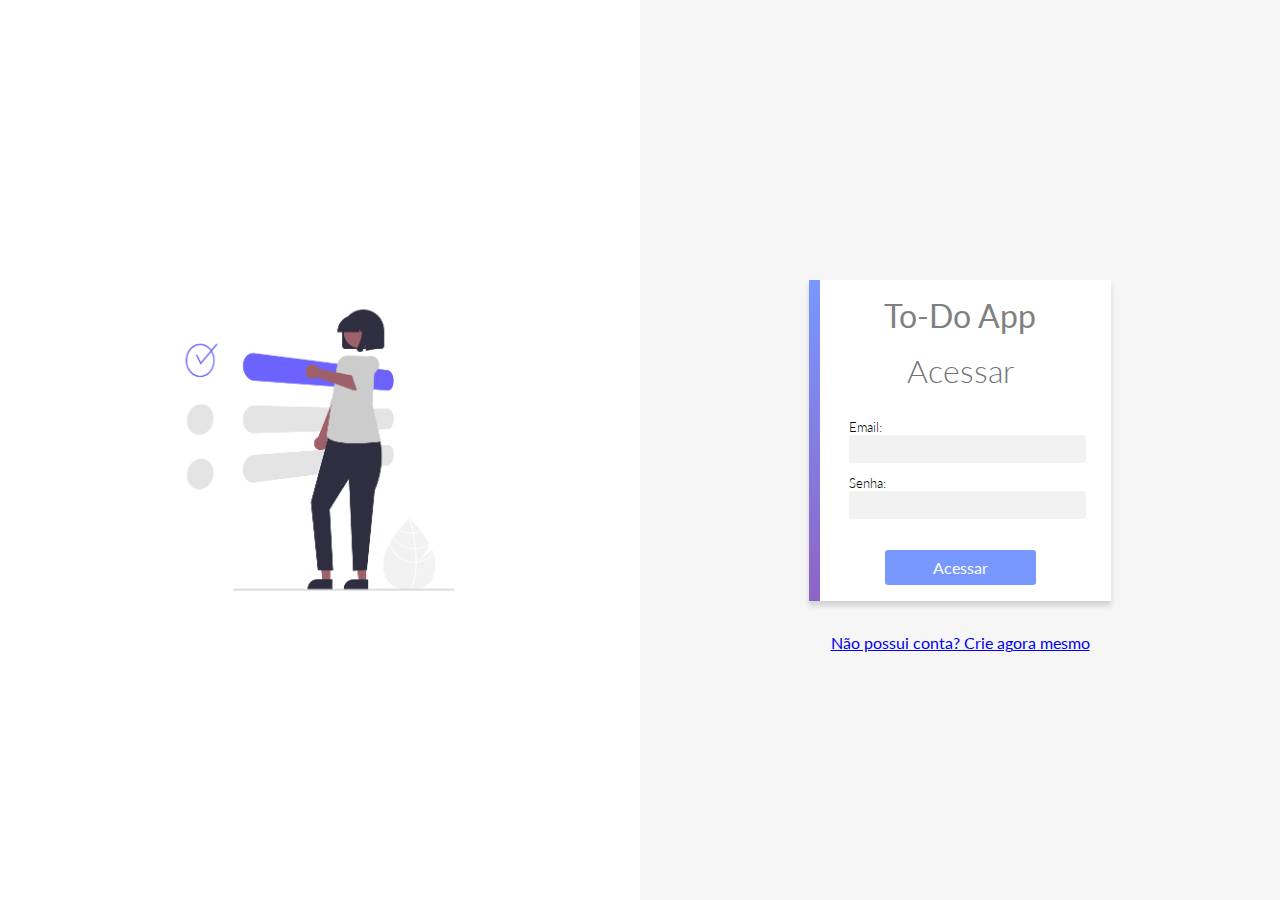
==== index.html @ 984fd3b4 "Pagina de Login Iniciada" ====
<!DOCTYPE html>
<html lang="pt-BR">

<head>
  <meta charset="UTF-8">
  <meta http-equiv="X-UA-Compatible" content="IE=edge">
  <meta name="viewport" content="width=device-width, initial-scale=1.0">
  <title>To-Do App</title>

  <!-- ---------------- estilos compartilhados entre login e signup ---------------- -->
  <link rel="stylesheet" href="styles/acesso.css">

  

</head>

<body>
  <div class="left">
    <img src="./assets/pessoa-login.png" alt="">
  </div>

  <div class="right">
    <form id="login">
      <div class="form-header">
        <p>To-Do App</p>
      </div>
      <h1>Acessar</h1>


      <label>
        Email:
        <input id="inputEmail" type="text" value="">
      </label>
      <label>
        Senha:
        <input id="inputPassword" type="password" value="">
      </label>

      <div id="error-list"> 
        <ul>
        </ul>
      </div>
      
        <button type="submit">Acessar</button>

    </form>
    <div class="ingressar">
      <a href="signup.html">Não possui conta? Crie agora mesmo</a>
    </div>
  </div>

</body>

<!-- ---------------------- lógica aplicada no login ----------------------- -->
  <!--<script src="/scripts/utils.js"></script>-->
  <script src="scripts/index.js"></script>

</html>
---- styles/acesso.css ----
@import url('./common.css');

body{
  display: flex;
}

h1 {
  color: rgb(116, 116, 116);
  font-weight: 300;
  margin: .5em 0;
}

form {
  position: relative;
  max-width: 26em;
  background-color: white;
  display: flex;
  align-items: center;
  flex-direction: column;
  margin: 2em auto;
  box-shadow: 0 5px 5px lightgrey;
  padding: 1em 2.5em;
  box-sizing: border-box;
}

form:after {
  position: absolute;
  content: '';
  width: .7em;
  height: 100%;
  top: 0;
  left: 0;
  background: linear-gradient(var(--primary), var(--secondary));
}


input {
  width: 100%;
  padding: .4em .5em;
  background-color: var(--app-grey);
  border: 1px solid var(--app-grey);
  border-radius: .2em;
}

input:focus {
  outline: none;
  border: 1px solid lightgrey;
}

label {
  width: 100%;
  font-weight: 300;
  margin-bottom: -.1em;
  margin-top: 1em;
  font-size: .8em;
}

button {
  padding: .5em 3em;
  background-color: var(--primary);
  color: white;
  margin-top: 2em;
  font-weight: 400;
  font-size: 1em;
}

.form-header {
  color: grey;
  font-size: 2em;
}
.ingressar{
  text-align: center;
}
.left{
  width: 50%;  
  background-color: white;
  text-align: center;
  display: flex;
  align-items: center;
  justify-content: center;
}
.left img{
  width:60%;
}
.right{
  width: 50%;
  display: flex;
  flex-direction: column;
  align-items: center;
  justify-content: center;
}

ul{
  color: red;
}
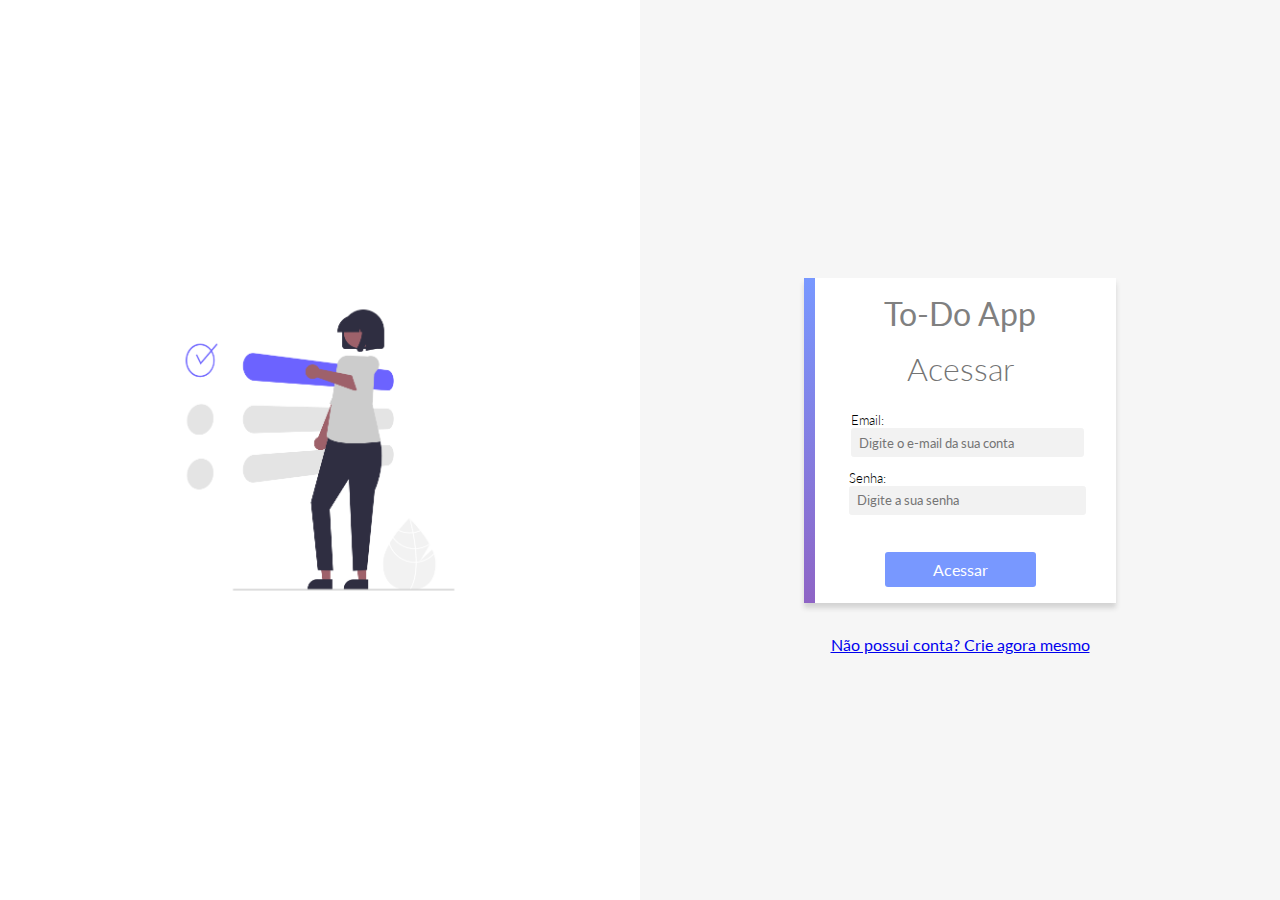
==== commit b44867c5: "Refatoracao da validacao de login, dados salvos na sessao, erros criados" ====
--- a/index.html
+++ b/index.html
@@ -2,57 +2,47 @@
 <html lang="pt-BR">
 
 <head>
-  <meta charset="UTF-8">
-  <meta http-equiv="X-UA-Compatible" content="IE=edge">
-  <meta name="viewport" content="width=device-width, initial-scale=1.0">
-  <title>To-Do App</title>
-
-  <!-- ---------------- estilos compartilhados entre login e signup ---------------- -->
-  <link rel="stylesheet" href="styles/acesso.css">
-
-  
-
+	<meta charset="UTF-8">
+	<meta http-equiv="X-UA-Compatible" content="IE=edge">
+	<meta name="viewport" content="width=device-width, initial-scale=1.0">
+	<title>To-Do App</title>
+	
+	<!-- ---------------- estilos compartilhados entre login e signup ---------------- -->
+	<link rel="stylesheet" href="styles/acesso.css">
+	
+	<!------------------------- lógica aplicada no login ----------------------- -->
+	<script src="scripts/utils.js"></script>
 </head>
 
 <body>
-  <div class="left">
-    <img src="./assets/pessoa-login.png" alt="">
-  </div>
-
-  <div class="right">
-    <form id="login">
-      <div class="form-header">
-        <p>To-Do App</p>
-      </div>
-      <h1>Acessar</h1>
-
-
-      <label>
-        Email:
-        <input id="inputEmail" type="text" value="">
-      </label>
-      <label>
-        Senha:
-        <input id="inputPassword" type="password" value="">
-      </label>
-
-      <div id="error-list"> 
-        <ul>
-        </ul>
-      </div>
-      
-        <button type="submit">Acessar</button>
-
-    </form>
-    <div class="ingressar">
-      <a href="signup.html">Não possui conta? Crie agora mesmo</a>
-    </div>
-  </div>
-
+	<div class="left">
+		<img src="./assets/pessoa-login.png" alt="">
+	</div>
+	
+	<div class="right">
+		<form action="">
+			<div class="form-header">
+				<p>To-Do App</p>
+			</div>
+			<h1>Acessar</h1>
+			
+			<div class="input">
+				<label>Email:</label>
+				<input id="inputEmail" type="email" name="inputEmail" placeholder="Digite o e-mail da sua conta" pattern="(\w|\.|-|_)+@\w+\.(com(\.br)?|net)" required>
+			</div>
+			
+			<div class="input">
+				<label>Senha:</label>
+				<input id="inputPassword" type="password" name="inputPassword" placeholder="Digite a sua senha" required>
+			</div>
+			
+			<button type="submit">Acessar</button>
+		</form>
+		<div class="ingressar">
+			<a href="signup.html">Não possui conta? Crie agora mesmo</a>
+		</div>
+	</div>
+	<script src="scripts/index.js"></script>
 </body>
 
-<!-- ---------------------- lógica aplicada no login ----------------------- -->
-  <!--<script src="/scripts/utils.js"></script>-->
-  <script src="scripts/index.js"></script>
-
 </html>--- a/styles/acesso.css
+++ b/styles/acesso.css
@@ -1,6 +1,6 @@
 @import url('./common.css');
 
-body{
+body {
   display: flex;
 }
 
@@ -68,21 +68,25 @@
   color: grey;
   font-size: 2em;
 }
-.ingressar{
+
+.ingressar {
   text-align: center;
 }
-.left{
-  width: 50%;  
+
+.left {
+  width: 50%;
   background-color: white;
   text-align: center;
   display: flex;
   align-items: center;
   justify-content: center;
 }
-.left img{
-  width:60%;
+
+.left img {
+  width: 60%;
 }
-.right{
+
+.right {
   width: 50%;
   display: flex;
   flex-direction: column;
@@ -90,6 +94,11 @@
   justify-content: center;
 }
 
-ul{
+.input {
+  margin: 5px;
+}
+
+.inputError {
+  font-size: 0.6rem;
   color: red;
 }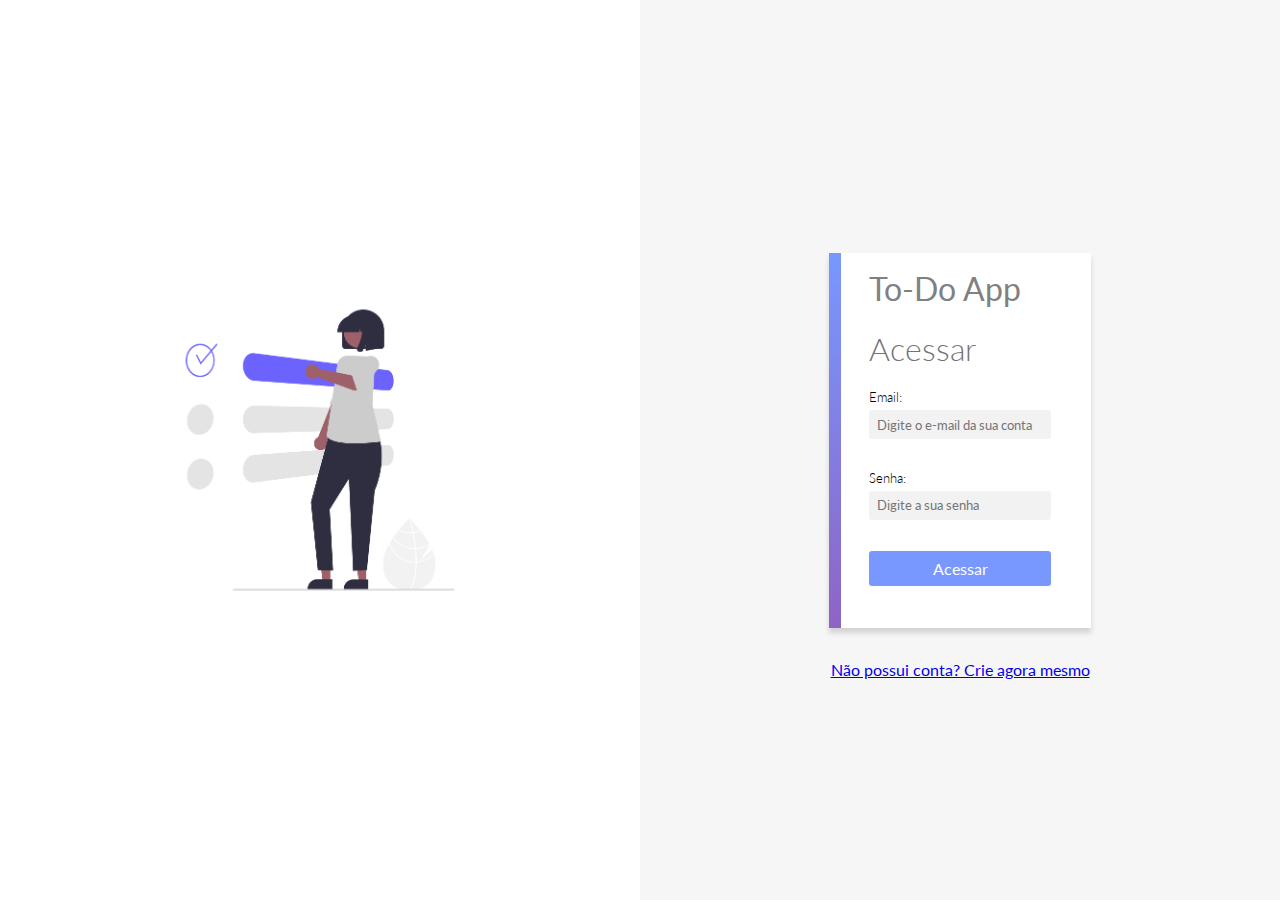
==== commit d7dcf397: "Fix: Erro de Login não estava sendo apresentado" ====
--- a/index.html
+++ b/index.html
@@ -11,7 +11,7 @@
 	<link rel="stylesheet" href="styles/acesso.css">
 	
 	<!------------------------- lógica aplicada no login ----------------------- -->
-	<script src="scripts/utils.js"></script>
+	<script src="scripts/utils.js" type="text/javascript"></script>
 </head>
 
 <body>
@@ -29,20 +29,23 @@
 			<div class="input">
 				<label>Email:</label>
 				<input id="inputEmail" type="email" name="inputEmail" placeholder="Digite o e-mail da sua conta" pattern="(\w|\.|-|_)+@\w+\.(com(\.br)?|net)" required>
+				<span class="inputError">...</span>
 			</div>
 			
 			<div class="input">
 				<label>Senha:</label>
 				<input id="inputPassword" type="password" name="inputPassword" placeholder="Digite a sua senha" required>
+				<span class="inputError">...</span>
 			</div>
 			
 			<button type="submit">Acessar</button>
+			<span class="loginError">...</span>
 		</form>
 		<div class="ingressar">
 			<a href="signup.html">Não possui conta? Crie agora mesmo</a>
 		</div>
 	</div>
-	<script src="scripts/index.js"></script>
+	<script src="scripts/index.js" type="text/javascript"></script>
 </body>
 
 </html>--- a/styles/acesso.css
+++ b/styles/acesso.css
@@ -15,7 +15,7 @@
   max-width: 26em;
   background-color: white;
   display: flex;
-  align-items: center;
+  gap: 5px;
   flex-direction: column;
   margin: 2em auto;
   box-shadow: 0 5px 5px lightgrey;
@@ -35,7 +35,6 @@
 
 
 input {
-  width: 100%;
   padding: .4em .5em;
   background-color: var(--app-grey);
   border: 1px solid var(--app-grey);
@@ -50,8 +49,6 @@
 label {
   width: 100%;
   font-weight: 300;
-  margin-bottom: -.1em;
-  margin-top: 1em;
   font-size: .8em;
 }
 
@@ -59,7 +56,6 @@
   padding: .5em 3em;
   background-color: var(--primary);
   color: white;
-  margin-top: 2em;
   font-weight: 400;
   font-size: 1em;
 }
@@ -95,10 +91,15 @@
 }
 
 .input {
-  margin: 5px;
+  display: grid;
+  gap: 5px;
 }
 
-.inputError {
+.inputError, .loginError {
+  background-color: red;
+  color: #fff;
   font-size: 0.6rem;
-  color: red;
+  padding: 5px;
+  border-radius: 2px;
+  visibility: hidden;
 }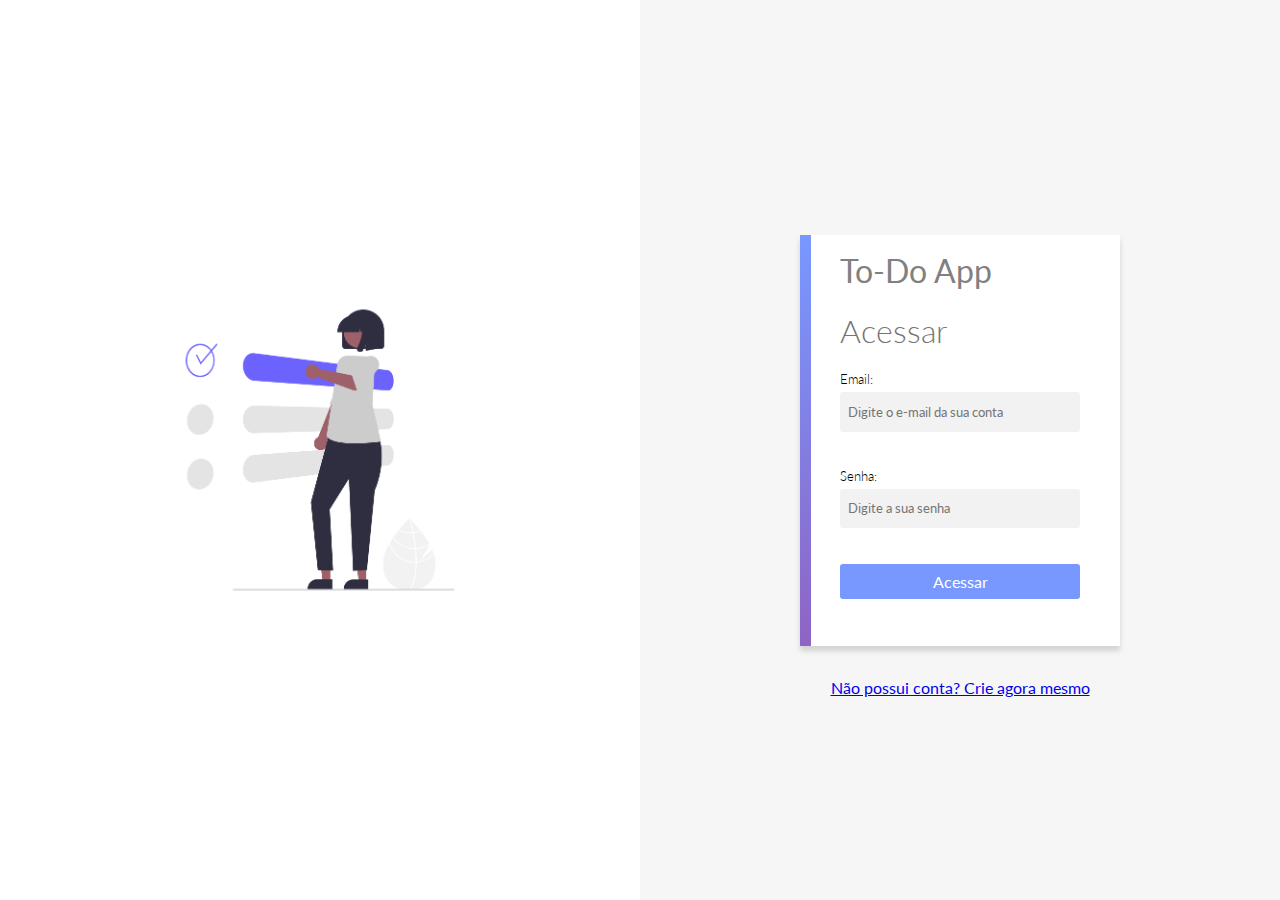
==== commit b1671be7: "Classe de Erro da validacao do formulario alterada para .formError" ====
--- a/index.html
+++ b/index.html
@@ -28,18 +28,18 @@
 			
 			<div class="input">
 				<label>Email:</label>
-				<input id="inputEmail" type="email" name="inputEmail" placeholder="Digite o e-mail da sua conta" pattern="(\w|\.|-|_)+@\w+\.(com(\.br)?|net)" required>
+				<input id="email" type="email" name="email" placeholder="Digite o e-mail da sua conta" pattern="(\w|\.|-|_)+@\w+\.(com(\.br)?|net)" required>
 				<span class="inputError">...</span>
 			</div>
 			
 			<div class="input">
 				<label>Senha:</label>
-				<input id="inputPassword" type="password" name="inputPassword" placeholder="Digite a sua senha" required>
+				<input id="senha" type="password" name="senha" placeholder="Digite a sua senha" required>
 				<span class="inputError">...</span>
 			</div>
 			
 			<button type="submit">Acessar</button>
-			<span class="loginError">...</span>
+			<span class="formError">...</span>
 		</form>
 		<div class="ingressar">
 			<a href="signup.html">Não possui conta? Crie agora mesmo</a>
--- a/styles/acesso.css
+++ b/styles/acesso.css
@@ -12,7 +12,7 @@
 
 form {
   position: relative;
-  max-width: 26em;
+  width: 25vw;
   background-color: white;
   display: flex;
   gap: 5px;
@@ -35,7 +35,7 @@
 
 
 input {
-  padding: .4em .5em;
+  padding: .8em .5em;
   background-color: var(--app-grey);
   border: 1px solid var(--app-grey);
   border-radius: .2em;
@@ -95,10 +95,10 @@
   gap: 5px;
 }
 
-.inputError, .loginError {
+.inputError, .formError {
   background-color: red;
   color: #fff;
-  font-size: 0.6rem;
+  font-size: 0.8rem;
   padding: 5px;
   border-radius: 2px;
   visibility: hidden;
